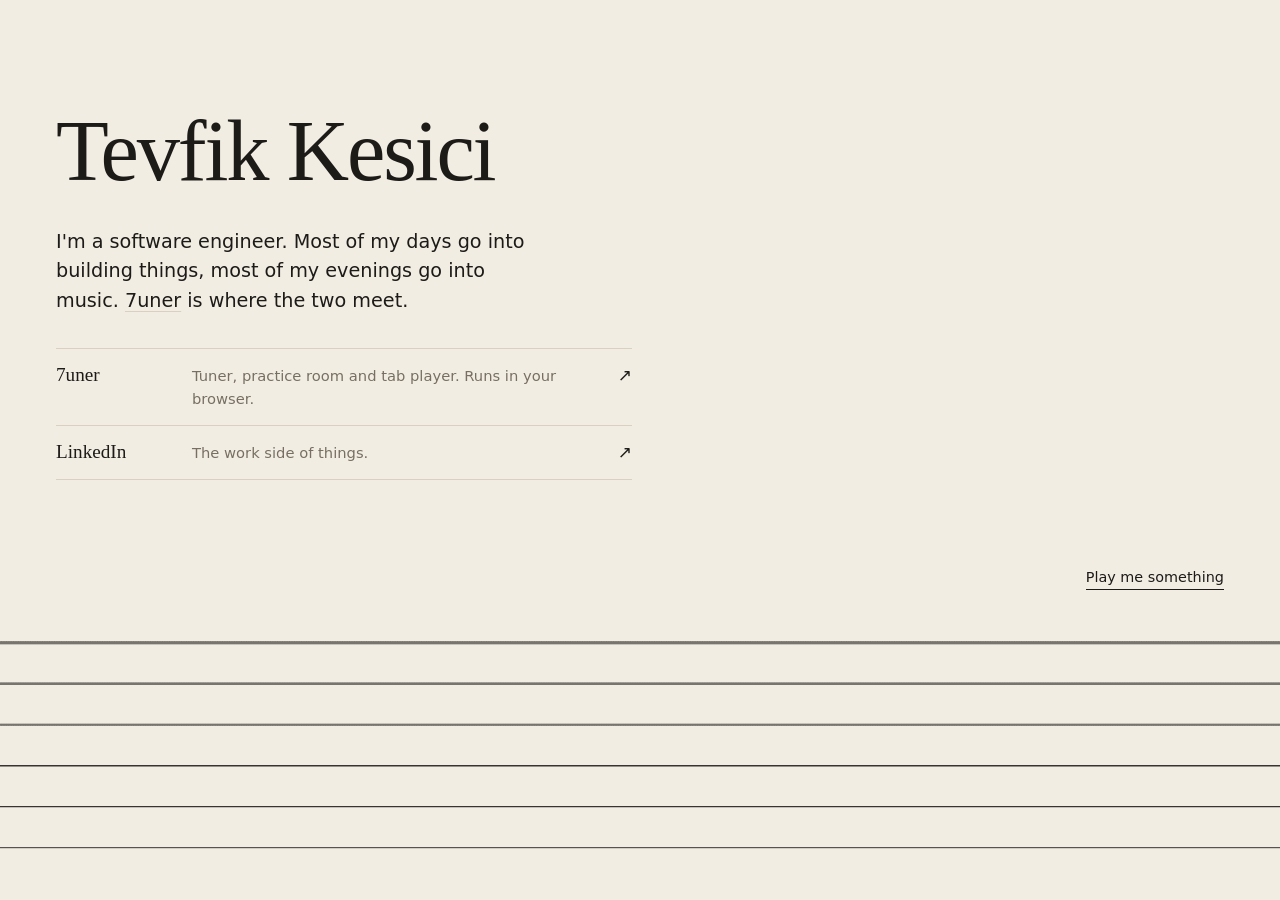
==== index.html @ 9fed6d49 "Replace the busker with a few notes drifting above the button Co-Authored-By: Claude Opus 5.5 <norep" ====
<!doctype html>
<html lang="en">
<head>
  <meta charset="utf-8">
  <meta name="viewport" content="width=device-width, initial-scale=1">
  <meta http-equiv="Content-Security-Policy" content="default-src 'none'; script-src 'self'; style-src 'self'; img-src 'self'; base-uri 'none'; form-action 'none'; require-trusted-types-for 'script'; trusted-types 'none'">
  <meta name="referrer" content="strict-origin-when-cross-origin">
  <title>Tevfik Kesici</title>
  <meta name="description" content="Software engineer. Days go into building things, evenings into music.">
  <meta name="color-scheme" content="light dark">
  <link rel="canonical" href="https://tevfikkesici.com/">
  <meta property="og:type" content="website">
  <meta property="og:url" content="https://tevfikkesici.com/">
  <meta property="og:title" content="Tevfik Kesici">
  <meta property="og:description" content="Software engineer. Days go into building things, evenings into music.">
  <meta property="og:image" content="https://tevfikkesici.com/og.png">
  <meta property="og:image:width" content="1200">
  <meta property="og:image:height" content="630">
  <meta property="og:image:alt" content="Tevfik Kesici, set above six guitar strings.">
  <meta name="twitter:card" content="summary_large_image">
  <link rel="icon" href="favicon.svg?v=9" type="image/svg+xml">
  <link rel="stylesheet" href="style.css?v=15">
  <script src="main.js?v=13" defer></script>
</head>
<body>
  <main class="page">
    <section class="intro">
      <h1>Tevfik Kesici</h1>
      <p class="lede">
        I'm a software engineer. Most of my days go into building things,
        most of my evenings go into music.
        <a href="https://7uner.com/" target="_blank" rel="noopener noreferrer">7uner</a>
        is where the two meet.
      </p>

      <ul class="links">
        <li>
          <a href="https://7uner.com/" target="_blank" rel="noopener noreferrer">
            <span class="name">7uner</span>
            <span class="what">Tuner, practice room and tab player. Runs in your browser.</span>
            <span class="arrow" aria-hidden="true">&#8599;</span>
          </a>
        </li>
        <li>
          <a href="https://www.linkedin.com/in/tevfik-kesici-541a07127/" target="_blank" rel="noopener noreferrer">
            <span class="name">LinkedIn</span>
            <span class="what">The work side of things.</span>
            <span class="arrow" aria-hidden="true">&#8599;</span>
          </a>
        </li>
      </ul>
    </section>

    <section class="play" aria-label="Six guitar strings">
      <div class="play-head">
        <div class="game">
          <button id="game" type="button">
            <svg class="ditty" viewBox="0 0 40 30" aria-hidden="true" focusable="false">
              <g fill="currentColor">
                <path class="note n1" d="M12 26v-6.5l4-1v1.6l-2.8.7V26a1.6 1.3 0 1 1-1.2-1.3z"/>
                <path class="note n2" d="M21 26v-5.5l3.6-.9v5.4a1.5 1.2 0 1 1-1-1.2v-2.4l-1.6.4V26a1.5 1.2 0 1 1-1-1.2z"/>
                <path class="note n3" d="M29 26v-6.5l4-1v1.6l-2.8.7V26a1.6 1.3 0 1 1-1.2-1.3z"/>
              </g>
            </svg>
            <span class="label">Play me something</span>
          </button>
        </div>
      </div>
      <div class="stage">
        <canvas id="strings" role="img"
          aria-label="Six guitar strings. Strum them with the mouse or by touch, or press keys 1 to 6."></canvas>
      </div>
    </section>
  </main>
</body>
</html>
---- style.css ----
:root {
  --bg: #f2ede3;
  --ink: #1d1b18;
  --muted: #776f62;
  --rule: #d9d0bf;
  --accent: #000;
  --pad: clamp(20px, 4.5vw, 56px);
  --serif: "Iowan Old Style", "Palatino Linotype", Palatino, "Book Antiqua", Georgia, serif;
  --sans: ui-sans-serif, system-ui, -apple-system, "Segoe UI", Roboto, "Helvetica Neue", Arial, sans-serif;
}

@media (prefers-color-scheme: dark) {
  :root {
    --bg: #151411;
    --ink: #ebe4d6;
    --muted: #91887a;
    --rule: #2f2c26;
    --accent: #fff;
  }
}

*,
*::before,
*::after { box-sizing: border-box; }

html {
  -webkit-text-size-adjust: 100%;
  /* Nothing here is worth copying; selection only gets in the way of playing. */
  -webkit-user-select: none;
  user-select: none;
  -webkit-touch-callout: none;
  -webkit-tap-highlight-color: transparent;
  /* The pick is the cursor everywhere, so reaching the strings feels like playing. */
  cursor: url("pick.svg?v=14") 9 26, auto;
}
a,
button,
button:disabled { cursor: url("pick.svg?v=14") 9 26, pointer; }

body {
  margin: 0;
  background: var(--bg);
  color: var(--ink);
  font: 17px/1.55 var(--sans);
  -webkit-font-smoothing: antialiased;
}


.page {
  position: relative;
  min-height: 100vh;
  min-height: 100svh;
  display: grid;
  grid-template-rows: auto 1fr;
  padding: var(--pad) var(--pad) 0;
}

/* intro */
.intro { max-width: 36rem; padding-top: clamp(24px, 6vh, 72px); }

h1 {
  margin: 0 0 .4em;
  font: 400 clamp(2.7rem, 8vw, 5.4rem)/0.95 var(--serif);
  letter-spacing: -0.025em;
}

.lede {
  margin: 0 0 2rem;
  font-size: clamp(1.05rem, 1.6vw, 1.2rem);
  max-width: 31rem;
}
.lede a {
  color: inherit;
  text-decoration: underline;
  text-decoration-color: var(--rule);
  text-decoration-thickness: 1px;
  text-underline-offset: 4px;
  transition: color .2s, text-decoration-color .2s;
}
.lede a:hover,
.lede a:focus-visible { color: var(--accent); text-decoration-color: var(--accent); }

.links { list-style: none; margin: 0; padding: 0; border-top: 1px solid var(--rule); }
.links li { border-bottom: 1px solid var(--rule); }
.links a {
  display: grid;
  grid-template-columns: 7.5rem 1fr auto;
  align-items: baseline;
  gap: 1rem;
  padding: .85rem 0;
  color: inherit;
  text-decoration: none;
}
.links .name { font: 1.2rem var(--serif); }
.links .what { color: var(--muted); font-size: .92rem; }
.links .arrow { transition: transform .25s ease, color .25s; }
.links a:hover .name,
.links a:focus-visible .name { color: var(--accent); }
.links a:hover .arrow,
.links a:focus-visible .arrow { transform: translate(3px, -3px); color: var(--accent); }

a:focus-visible,
button:focus-visible,
canvas:focus-visible { outline: 2px solid var(--accent); outline-offset: 3px; }

/* strings */
.play {
  display: flex;
  flex-direction: column;
  margin: clamp(28px, 6vh, 64px) calc(var(--pad) * -1) 0;
  min-height: 300px;
}
.play-head {
  display: flex;
  flex-wrap: wrap;
  justify-content: flex-end;
  align-items: baseline;
  gap: .5rem 1.5rem;
  padding: 0 var(--pad);
  font-size: .9rem;
  color: var(--muted);
}

.game { display: flex; align-items: baseline; gap: .9rem; flex-wrap: wrap; }
.game button {
  display: flex;
  flex-direction: column;
  align-items: center;
  font: inherit;
  color: var(--ink);
  background: none;
  border: 0;
  padding: 0;
}
.game .label { border-bottom: 1px solid currentColor; }
.game button:hover { color: var(--accent); }
.game button:disabled .label { color: var(--muted); border-bottom-style: dotted; }

/* a few notes drift up, softly, to hint at the button */
.ditty { display: block; width: 40px; height: 30px; margin-bottom: 2px; overflow: visible; }
.ditty .note { opacity: 0; transform-box: view-box; animation: drift 7.5s ease-out infinite; }
.ditty .n2 { animation-delay: 2.5s; }
.ditty .n3 { animation-delay: 5s; }
.playing .ditty .note { animation-duration: 3s; }
.playing .ditty .n2 { animation-delay: 1s; }
.playing .ditty .n3 { animation-delay: 2s; }

@keyframes drift {
  0% { opacity: 0; transform: translate(0, 4px) scale(.85); }
  25% { opacity: .55; }
  100% { opacity: 0; transform: translate(3px, -16px) scale(1); }
}

@media (prefers-reduced-motion: reduce) {
  .ditty .note { animation: none; opacity: .35; }
}

.stage {
  position: relative;
  flex: 1;
  min-height: 240px;
}
canvas {
  position: absolute;
  inset: 0;
  display: block;
  width: 100%;
  height: 100%;
  touch-action: none;
  cursor: inherit;
  -webkit-tap-highlight-color: transparent;
}

/* 404 */
.lost { grid-template-rows: 1fr; padding-bottom: var(--pad); }
.lost .intro { align-self: center; padding-top: 0; }
.home {
  color: var(--ink);
  text-decoration: underline;
  text-decoration-color: var(--rule);
  text-underline-offset: 4px;
}
.home:hover,
.home:focus-visible { color: var(--accent); text-decoration-color: var(--accent); }

@media (max-width: 560px) {
  .links a { grid-template-columns: 1fr auto; gap: .1rem 1rem; }
  .links .what { grid-column: 1; grid-row: 2; }
  .links .arrow { grid-column: 2; grid-row: 1; }
}
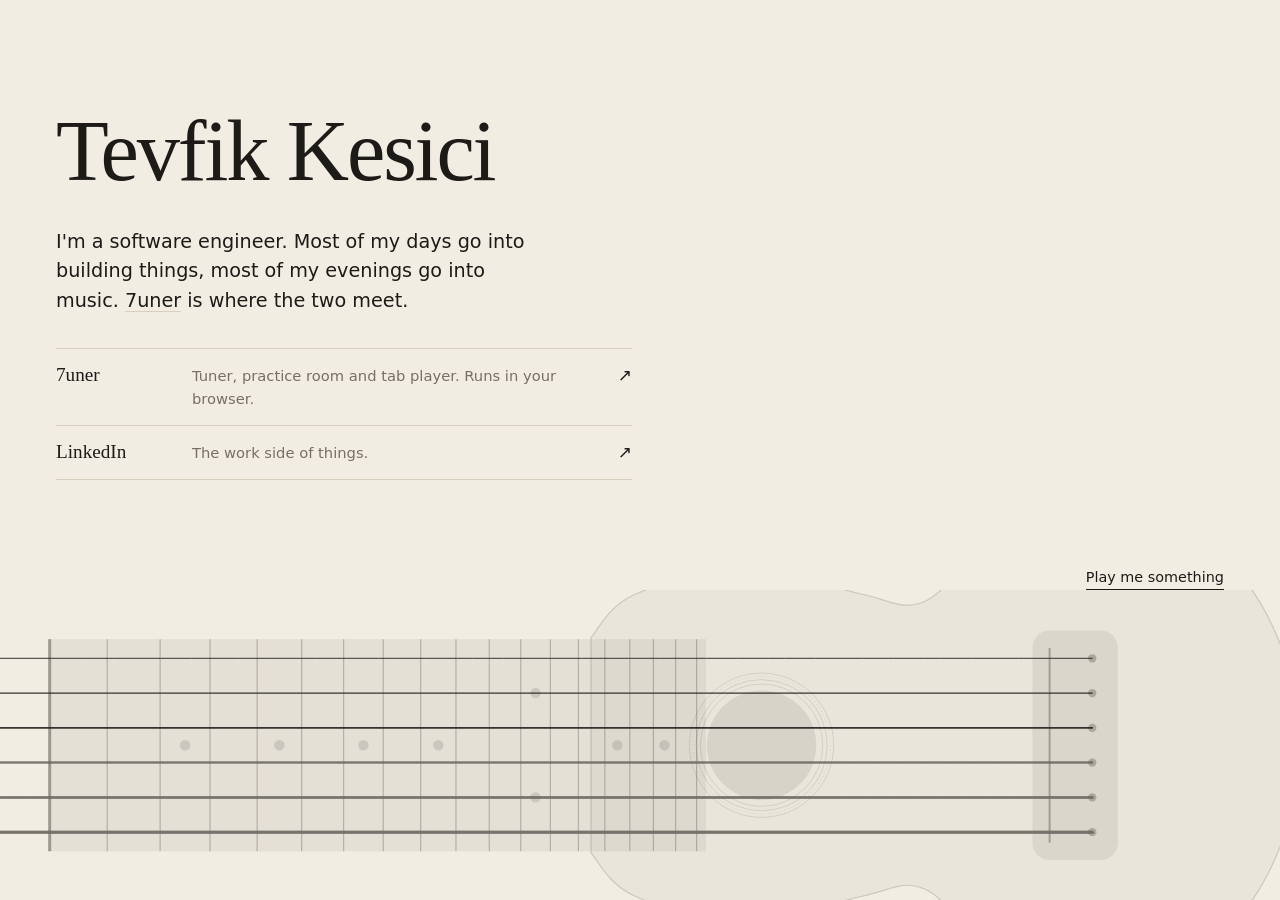
==== commit f7d85add: "Lay the strings over an acoustic top with frets; A-G keys fret chords High e now sits on top. String" ====
--- a/index.html
+++ b/index.html
@@ -20,7 +20,7 @@
   <meta name="twitter:card" content="summary_large_image">
   <link rel="icon" href="favicon.svg?v=9" type="image/svg+xml">
   <link rel="stylesheet" href="style.css?v=15">
-  <script src="main.js?v=13" defer></script>
+  <script src="main.js?v=16" defer></script>
 </head>
 <body>
   <main class="page">
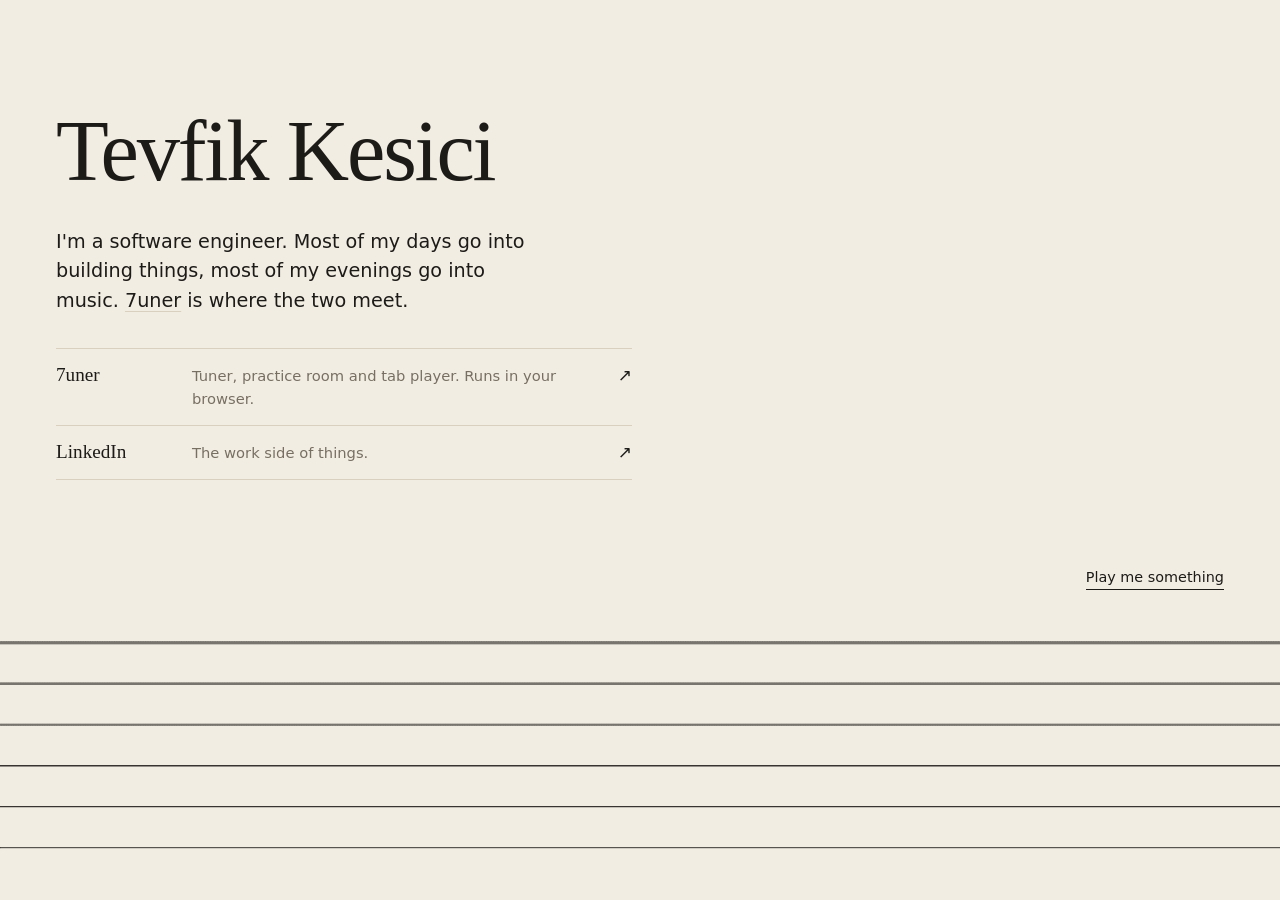
==== commit 1bc888af: "Back to the plain strings; keep A-G chords, add Shift for minors and Space to strum This reverts the" ====
--- a/index.html
+++ b/index.html
@@ -20,7 +20,7 @@
   <meta name="twitter:card" content="summary_large_image">
   <link rel="icon" href="favicon.svg?v=9" type="image/svg+xml">
   <link rel="stylesheet" href="style.css?v=15">
-  <script src="main.js?v=16" defer></script>
+  <script src="main.js?v=17" defer></script>
 </head>
 <body>
   <main class="page">
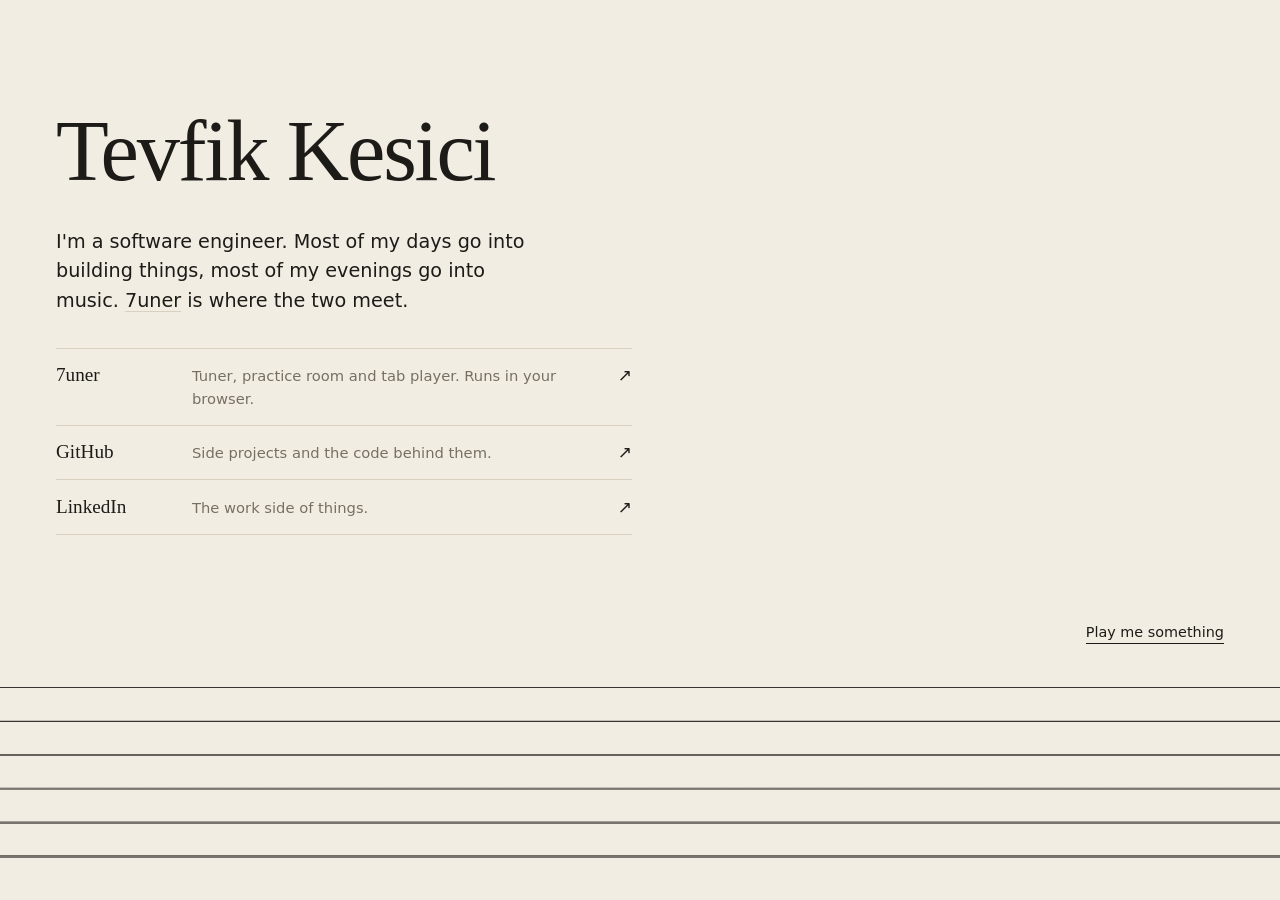
==== commit f17853ce: "Add GitHub link; put the thick low E string at the bottom Co-Authored-By: Claude Opus 5.5 <noreply@a" ====
--- a/index.html
+++ b/index.html
@@ -18,9 +18,9 @@
   <meta property="og:image:height" content="630">
   <meta property="og:image:alt" content="Tevfik Kesici, set above six guitar strings.">
   <meta name="twitter:card" content="summary_large_image">
-  <link rel="icon" href="favicon.svg?v=9" type="image/svg+xml">
+  <link rel="icon" href="favicon.svg?v=10" type="image/svg+xml">
   <link rel="stylesheet" href="style.css?v=15">
-  <script src="main.js?v=17" defer></script>
+  <script src="main.js?v=18" defer></script>
 </head>
 <body>
   <main class="page">
@@ -38,6 +38,13 @@
           <a href="https://7uner.com/" target="_blank" rel="noopener noreferrer">
             <span class="name">7uner</span>
             <span class="what">Tuner, practice room and tab player. Runs in your browser.</span>
+            <span class="arrow" aria-hidden="true">&#8599;</span>
+          </a>
+        </li>
+        <li>
+          <a href="https://github.com/tkesici" target="_blank" rel="noopener noreferrer">
+            <span class="name">GitHub</span>
+            <span class="what">Side projects and the code behind them.</span>
             <span class="arrow" aria-hidden="true">&#8599;</span>
           </a>
         </li>
